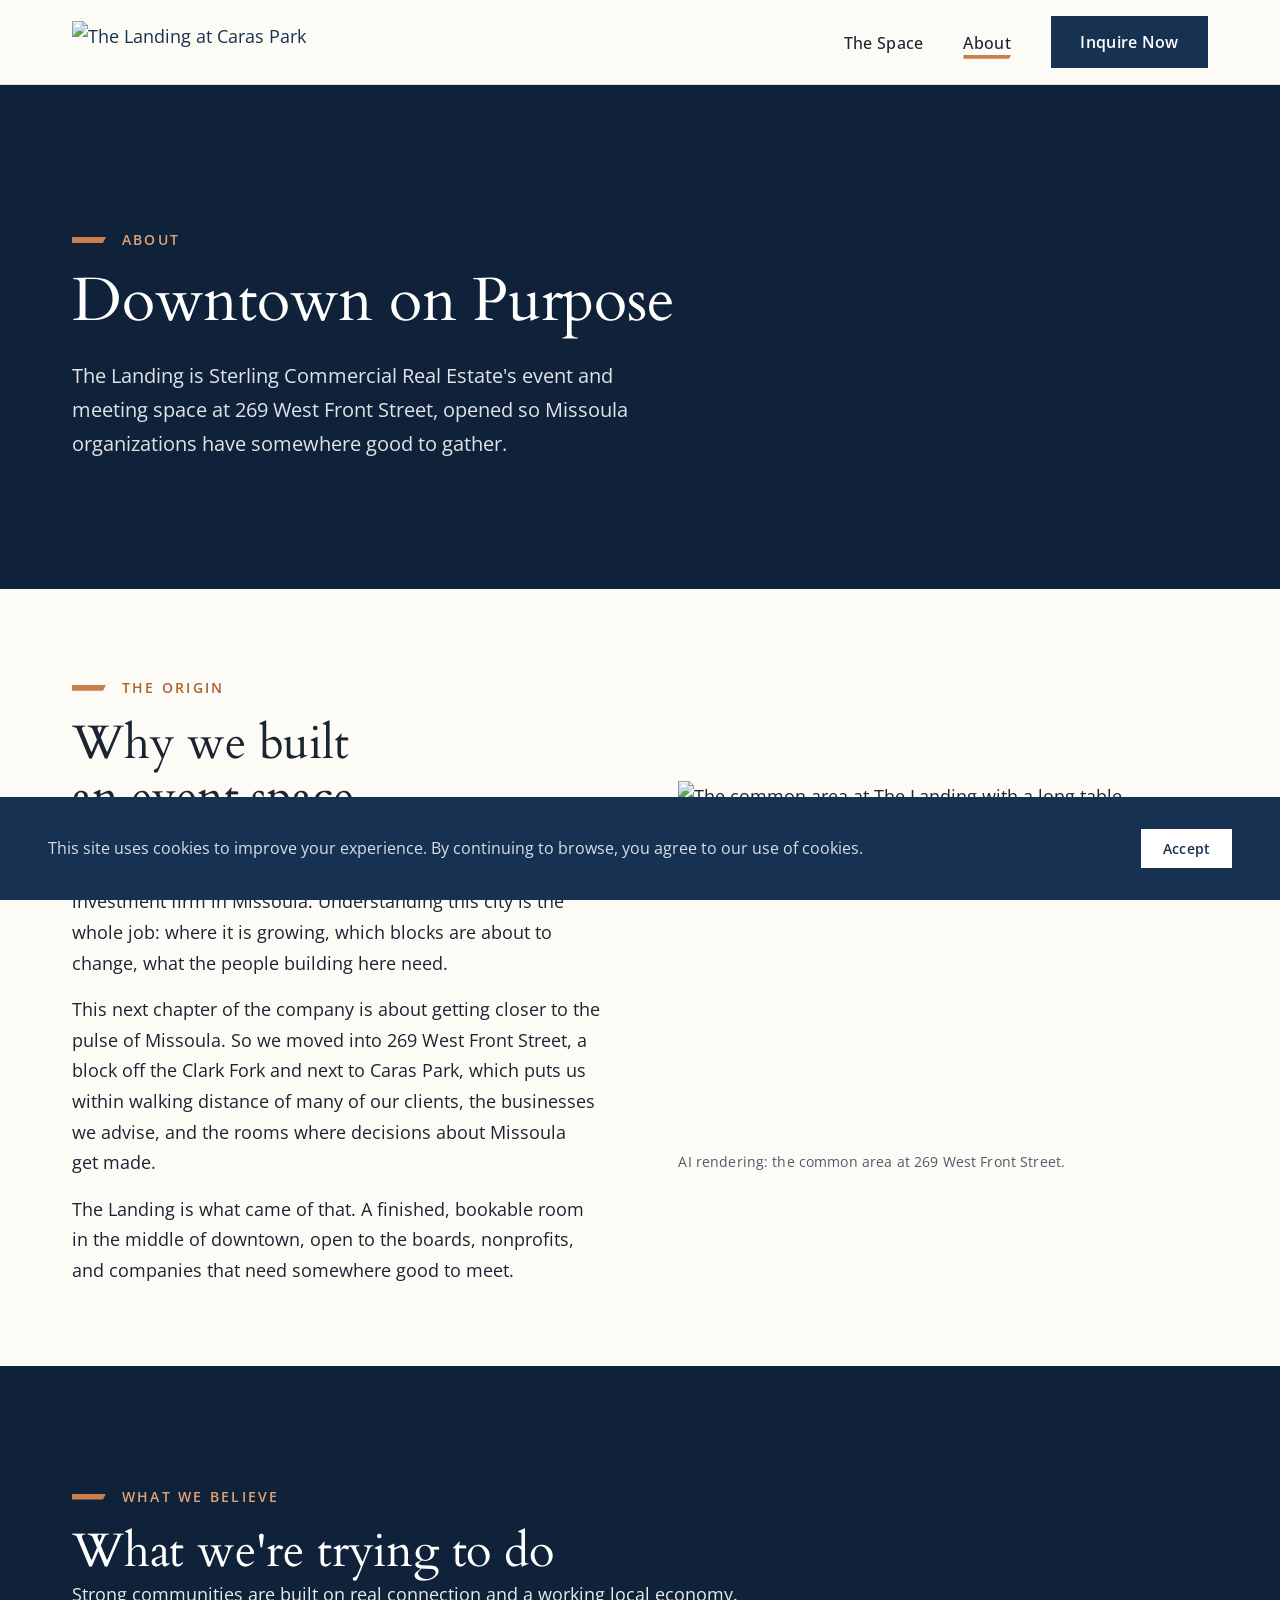
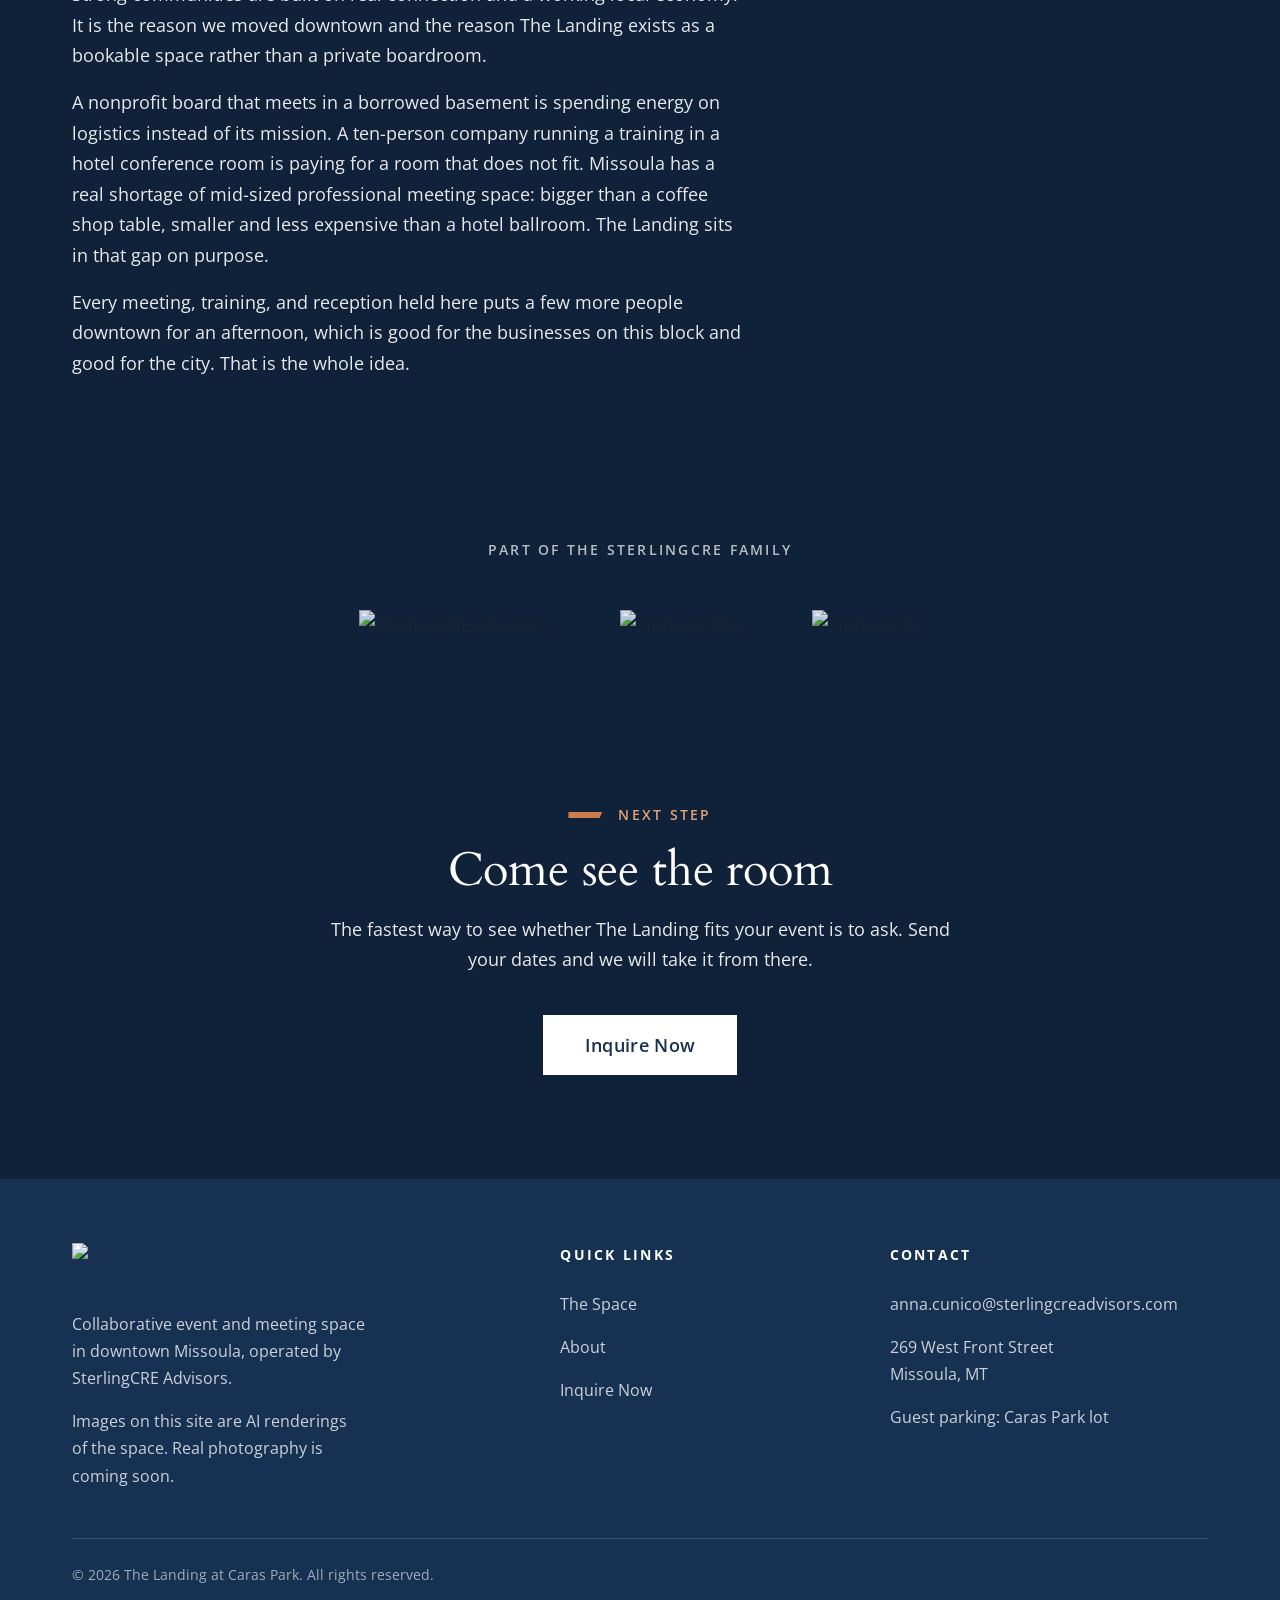
==== about.html @ e8354b6a "Add site pages, stylesheet, favicon and robots" ====
<!DOCTYPE html>
<html lang="en">
<head>
  <meta charset="UTF-8">
  <meta name="viewport" content="width=device-width, initial-scale=1.0">
  <meta name="robots" content="noindex, nofollow">
  <title>About | The Landing at Caras Park, Missoula MT</title>
  <meta name="description" content="Why Sterling Commercial Real Estate opened The Landing at Caras Park as a bookable meeting and event space in the middle of downtown Missoula, Montana.">
  <meta property="og:title" content="About | The Landing at Caras Park, Missoula MT">
  <meta property="og:description" content="The Landing is Sterling Commercial Real Estate's event and meeting space at 269 West Front Street in downtown Missoula.">
  <meta property="og:type" content="website">
  <link rel="preconnect" href="https://fonts.googleapis.com">
  <link rel="preconnect" href="https://fonts.gstatic.com" crossorigin>
  <link href="https://fonts.googleapis.com/css2?family=Cardo:ital,wght@0,400;0,700;1,400&family=Open+Sans:ital,wght@0,400;0,600;0,700;1,400&display=swap" rel="stylesheet">
  <link rel="stylesheet" href="styles.css">
  <link rel="icon" href="favicon.png" type="image/png">
  <script type="application/ld+json">
  {
    "@context": "https://schema.org",
    "@type": ["EventVenue", "LocalBusiness"],
    "name": "The Landing at Caras Park",
    "description": "Collaborative event and meeting space in downtown Missoula, Montana, with a configurable 845 square foot common area, two conference rooms, and a coffee and cocktail bar.",
    "url": "https://thelandingatcaraspark.com",
    "email": "anna.cunico@sterlingcreadvisors.com",
    "address": {
      "@type": "PostalAddress",
      "streetAddress": "269 West Front Street",
      "addressLocality": "Missoula",
      "addressRegion": "MT",
      "addressCountry": "US"
    },
    "areaServed": "Missoula, Montana",
    "parentOrganization": {
      "@type": "Organization",
      "name": "SterlingCRE Advisors",
      "url": "https://sterlingcreadvisors.com"
    }
  }
  </script>
  <script type="application/ld+json">
  {
    "@context": "https://schema.org",
    "@type": "AboutPage",
    "name": "About The Landing at Caras Park",
    "url": "https://thelandingatcaraspark.com/about.html"
  }
  </script>
  <script type="application/ld+json">
  {
    "@context": "https://schema.org",
    "@type": "BreadcrumbList",
    "itemListElement": [
      { "@type": "ListItem", "position": 1, "name": "Home", "item": "https://thelandingatcaraspark.com/" },
      { "@type": "ListItem", "position": 2, "name": "About" }
    ]
  }
  </script>
</head>
<body>

  <a href="#main-content" class="visually-hidden">Skip to main content</a>

  <nav class="site-nav" aria-label="Main navigation">
    <div class="container">
      <div class="nav-inner">
        <a href="index.html" class="nav-logo" aria-label="The Landing at Caras Park, home">
          <img src="My Photos and Logo/The Landing - Blue - Orange.svg" alt="The Landing at Caras Park">
        </a>
        <button class="nav-toggle" aria-expanded="false" aria-controls="nav-links" aria-label="Toggle menu">
          <span></span><span></span><span></span>
        </button>
        <ul class="nav-links" id="nav-links">
          <li><a href="the-space.html">The Space</a></li>
          <li><a href="about.html" aria-current="page">About</a></li>
          <li><a href="inquire.html" class="btn btn-primary">Inquire Now</a></li>
        </ul>
      </div>
    </div>
  </nav>

  <main id="main-content">

    <section class="page-hero page-hero-photo page-hero-exterior">
      <div class="container">
        <span class="section-eyebrow on-dark">About</span>
        <h1>Downtown on Purpose</h1>
        <p>The Landing is Sterling Commercial Real Estate's event and meeting space at 269 West Front Street, opened so Missoula organizations have somewhere good to gather.</p>
      </div>
    </section>

    <section>
      <div class="container">
        <div class="split">
          <div class="split-body reveal">
            <span class="section-eyebrow">The origin</span>
            <h2>Why we built an event space</h2>
            <div class="prose">
              <p>Sterling Commercial Real Estate operates a brokerage, a property management company, and a commercial investment firm in Missoula. Understanding this city is the whole job: where it is growing, which blocks are about to change, what the people building here need.</p>
              <p>This next chapter of the company is about getting closer to the pulse of Missoula. So we moved into 269 West Front Street, a block off the Clark Fork and next to Caras Park, which puts us within walking distance of many of our clients, the businesses we advise, and the rooms where decisions about Missoula get made.</p>
              <p>The Landing is what came of that. A finished, bookable room in the middle of downtown, open to the boards, nonprofits, and companies that need somewhere good to meet.</p>
            </div>
          </div>
          <figure class="split-media reveal">
            <div class="media-frame"><img src="My Photos and Logo/Event Space Conference Table with Bar-web.jpg" alt="The common area at The Landing with a long table, mounted television, arched windows, lounge seating, and a coffee and cocktail bar" width="1536" height="1024"></div>
            <figcaption>AI rendering: the common area at 269 West Front Street.</figcaption>
          </figure>
        </div>
      </div>
    </section>

    <section class="photo-band photo-band-evening on-dark">
      <div class="container reveal">
        <span class="section-eyebrow">What we believe</span>
        <h2>What we're trying to do</h2>
        <div class="prose">
          <p>Strong communities are built on real connection and a working local economy. It is the reason we moved downtown and the reason The Landing exists as a bookable space rather than a private boardroom.</p>
          <p>A nonprofit board that meets in a borrowed basement is spending energy on logistics instead of its mission. A ten-person company running a training in a hotel conference room is paying for a room that does not fit. Missoula has a real shortage of mid-sized professional meeting space: bigger than a coffee shop table, smaller and less expensive than a hotel ballroom. The Landing sits in that gap on purpose.</p>
          <p>Every meeting, training, and reception held here puts a few more people downtown for an afternoon, which is good for the businesses on this block and good for the city. That is the whole idea.</p>
        </div>
      </div>
    </section>



    <section class="sterling-band">
      <div class="container">
        <div class="sterling-inner reveal">
          <p>Part of the SterlingCRE family</p>
          <div class="sterling-logos">
            <img src="My Photos and Logo/SterlingCRE_logo-B_Digital_White.png" alt="SterlingCRE Advisors">
            <img src="My Photos and Logo/SterlingCMG Horizontal White.png" alt="SterlingCMG">
            <img src="My Photos and Logo/SterlingCIG Horizontal White.png" alt="SterlingCIG">
          </div>
        </div>
      </div>
    </section>

    <section class="cta-band">
      <div class="container reveal">
        <span class="section-eyebrow">Next step</span>
        <h2>Come see the room</h2>
        <p>The fastest way to see whether The Landing fits your event is to ask. Send your dates and we will take it from there.</p>
        <a href="inquire.html" class="btn btn-light btn-lg">Inquire Now</a>
      </div>
    </section>

  </main>

  <footer>
    <div class="container">
      <div class="footer-grid">
        <div class="footer-brand">
          <a href="index.html" class="nav-logo" aria-label="The Landing at Caras Park, home">
            <img src="My Photos and Logo/The Landing - White - Orange.svg" alt="The Landing at Caras Park">
          </a>
          <p>Collaborative event and meeting space in downtown Missoula, operated by SterlingCRE Advisors.</p>
          <p class="footer-note">Images on this site are AI renderings of the space. Real photography is coming soon.</p>
        </div>
        <div>
          <p class="footer-heading">Quick Links</p>
          <ul class="footer-links">
            <li><a href="the-space.html">The Space</a></li>
            <li><a href="about.html">About</a></li>
            <li><a href="inquire.html">Inquire Now</a></li>
          </ul>
        </div>
        <div>
          <p class="footer-heading">Contact</p>
          <ul class="footer-links">
            <li><a href="mailto:anna.cunico@sterlingcreadvisors.com">anna.cunico@sterlingcreadvisors.com</a></li>
            <li>269 West Front Street<br>Missoula, MT</li>
            <li>Guest parking: Caras Park lot</li>
          </ul>
        </div>
      </div>
      <div class="footer-bottom">
        <span>&copy; 2026 The Landing at Caras Park. All rights reserved.</span>
      </div>
    </div>
  </footer>

  <div id="cookie-banner" class="cookie-banner" role="alert" aria-live="polite">
    <p>This site uses cookies to improve your experience. By continuing to browse, you agree to our use of cookies.</p>
    <button id="cookie-accept" class="btn btn-light btn-sm">Accept</button>
  </div>
  <script>
  (function() {
    var banner = document.getElementById('cookie-banner');
    var btn = document.getElementById('cookie-accept');
    if (localStorage.getItem('cookiesAccepted')) { banner.style.display = 'none'; }
    btn.addEventListener('click', function() {
      localStorage.setItem('cookiesAccepted', '1');
      banner.style.display = 'none';
    });
  })();
  </script>

  <script>
    // Mobile nav toggle
    (function () {
      var navToggle = document.querySelector('.nav-toggle');
      var navMenu = document.getElementById('nav-links');
      if (!navToggle || !navMenu) return;
      navToggle.addEventListener('click', function () {
        var open = navMenu.classList.toggle('open');
        navToggle.setAttribute('aria-expanded', open);
      });
      navMenu.querySelectorAll('a').forEach(function (link) {
        link.addEventListener('click', function () {
          navMenu.classList.remove('open');
          navToggle.setAttribute('aria-expanded', 'false');
        });
      });
    }());

    // Scroll reveal. The .js-reveal class is what arms the CSS, so if this
    // script never runs the content is simply visible.
    (function () {
      var root = document.documentElement;
      var els = document.querySelectorAll('.reveal');
      if (!els.length) return;
      if (!('IntersectionObserver' in window)) return;
      root.classList.add('js-reveal');
      var io = new IntersectionObserver(function (entries) {
        entries.forEach(function (e) {
          if (e.isIntersecting) { e.target.classList.add('in-view'); io.unobserve(e.target); }
        });
      }, { threshold: 0.12, rootMargin: '0px 0px -8% 0px' });
      els.forEach(function (el) { io.observe(el); });
      // Anything already on screen at load comes in immediately.
      requestAnimationFrame(function () {
        els.forEach(function (el) {
          if (el.getBoundingClientRect().top < window.innerHeight * 0.9) el.classList.add('in-view');
        });
      });
    }());
  </script>

</body>
</html>
---- styles.css ----
/* The Landing at Caras Park — site styles */

/* ====================================
   BRAND TOKENS
==================================== */
:root {
  /* Fonts */
  --font-heading: 'Cardo', Georgia, 'Times New Roman', serif;
  --font-body: 'Open Sans', -apple-system, BlinkMacSystemFont, 'Segoe UI', Helvetica, Arial, sans-serif;

  /* Brand colors */
  --color-primary: #173152;
  --color-primary-dark: #0F2239;
  --color-primary-light: #E8EDF3;
  --color-secondary: #F5F0E8;
  --color-accent: #C97E4B;
  --color-accent-dark: #A9642F;

  /* Neutrals */
  --color-text: #1B2431;
  --color-text-muted: #4E5A69;
  --color-bg: #FDFBF6;
  --color-surface: #F5F0E8;
  --color-border: #E3DCCE;
  --color-footer-bg: #173152;
  --color-footer-text: #D7DFE9;

  /* Scrim used over every photograph on this site */
  --scrim: linear-gradient(rgba(15, 34, 57, 0.72), rgba(15, 34, 57, 0.72));
  --scrim-hero: linear-gradient(100deg, rgba(15, 34, 57, 0.90) 0%, rgba(15, 34, 57, 0.82) 42%, rgba(15, 34, 57, 0.46) 100%);
  --scrim-page: linear-gradient(105deg, rgba(15, 34, 57, 0.90) 0%, rgba(15, 34, 57, 0.84) 46%, rgba(15, 34, 57, 0.56) 100%);
  --scrim-center: linear-gradient(rgba(15, 34, 57, 0.46) 0%, rgba(15, 34, 57, 0.58) 48%, rgba(15, 34, 57, 0.84) 100%);
}

/* ====================================
   ROBOT SNACKS — CSS BASELINE
   ====================================
   Engineering hygiene, tokens, and accessibility primitives only.
   Loads on every site, always, verbatim.

   This file is intentionally minimal. The Designer pastes its
   contents into the single shared `styles.css` at the My Website
   root in the Designer Phase, directly after the brand `:root`
   block (colors + fonts) composed from the Site Brief. Paste
   verbatim — do not edit, reorder, or selectively include parts.

   What's here:
   — Reset (box-sizing, image and form control normalization).
   — Layout tokens (spacing scale, container max, section padding,
     radii, shadows, transitions) and the fluid type scale tokens.
   — Base typography defaults: body styling using tokens, headings
     pulling from the type scale, paragraph margins, link colors,
     `text-wrap: balance` on headings and `text-wrap: pretty` on
     body for modern typographic resilience.
   — `.container` as a universal layout primitive.
   — `:focus-visible` outline so keyboard nav is always visible.
   — `prefers-reduced-motion` block so any motion the Designer adds
     respects the user's OS setting.
   — `.visually-hidden` (required by the page_template.html skip link).

   What's NOT here:
   — Buttons. Nav. Footer. Form field styling. Section headers.
     Grid components. Layout splits. Mobile breakpoints for those.
     Scroll-reveal motion. Generic utility classes (text-center,
     bg-surface, bg-primary-light).
   — All component-level styling is the Designer's job, written
     fresh into the site-specific styles section of `styles.css`
     after this baseline. The Designer uses the tokens and the
     type/spacing scales below, plus modern CSS (Grid, Flex,
     `clamp`, `text-wrap`), to build what THIS brand needs.

   Pages link `styles.css` with <link rel="stylesheet" href="styles.css">
   in <head>. Pages contain zero <style> blocks and zero inline
   style="..." attributes — every visual rule lives in styles.css.
==================================== */

/* Reset */
*, *::before, *::after { box-sizing: border-box; margin: 0; padding: 0; }
html { scroll-behavior: smooth; -webkit-text-size-adjust: 100%; }
img, video { max-width: 100%; height: auto; display: block; }
input, button, textarea, select { font: inherit; }

/* Layout Tokens */
:root {
  --space-1: 0.5rem; --space-2: 1rem; --space-3: 1.5rem;
  --space-4: 2rem; --space-5: 2.5rem; --space-6: 3rem; --space-7: 3.5rem; --space-8: 4rem; --space-12: 6rem;
  --container-max: 1200px;
  --container-padding: clamp(1rem, 5vw, 2rem);
  --section-padding: clamp(3rem, 7vw, 5rem);
  --radius-sm: 4px; --radius-md: 8px; --radius-lg: 16px;
  --radius-xl: 24px; --radius-full: 9999px;
  --transition: all 0.2s ease;
  --shadow-sm: 0 1px 3px rgba(0,0,0,0.08);
  --shadow-md: 0 4px 12px rgba(0,0,0,0.10);
  --shadow-lg: 0 8px 24px rgba(0,0,0,0.12);
}

/* Typography Scale */
:root {
  --text-xs:   clamp(0.75rem,  1.5vw, 0.875rem);
  --text-sm:   clamp(0.875rem, 2vw,   1rem);
  --text-base: clamp(1rem,     2.5vw, 1.125rem);
  --text-lg:   clamp(1.125rem, 3vw,   1.25rem);
  --text-xl:   clamp(1.25rem,  3.5vw, 1.5rem);
  --text-2xl:  clamp(1.5rem,   4vw,   2rem);
  --text-3xl:  clamp(2rem,     5vw,   2.75rem);
  --text-4xl:  clamp(2.5rem,   6vw,   3.5rem);
}

/* Base body + container */
body { font-family: var(--font-body); font-size: var(--text-base); line-height: 1.7; color: var(--color-text); background: var(--color-bg); }
.container { max-width: var(--container-max); margin: 0 auto; padding: 0 var(--container-padding); }
section { padding: var(--section-padding) 0; }

/* Typography defaults — sensible starting points using the type scale; override per brand */
h1,h2,h3,h4,h5,h6 { font-family: var(--font-heading); line-height: 1.2; font-weight: 700; text-wrap: balance; }
p, li { text-wrap: pretty; }
h1 { font-size: var(--text-4xl); }
h2 { font-size: var(--text-3xl); }
h3 { font-size: var(--text-2xl); }
h4 { font-size: var(--text-xl); }
p  { margin-bottom: var(--space-2); }
p:last-child { margin-bottom: 0; }
a  { color: var(--color-primary); text-decoration: none; transition: var(--transition); }
a:hover { color: var(--color-primary-dark); }

/* Focus states — visible focus ring on all interactive elements */
:focus-visible {
  outline: 2px solid var(--color-primary);
  outline-offset: 2px;
}

/* Reduced motion — respect user's OS setting */
@media (prefers-reduced-motion: reduce) {
  *, *::before, *::after {
    animation-duration: 0.01ms !important;
    animation-iteration-count: 1 !important;
    transition-duration: 0.01ms !important;
    scroll-behavior: auto !important;
  }
}

/* Skip link visibility — required by page_template.html */
.visually-hidden { position: absolute; width: 1px; height: 1px; padding: 0; margin: -1px; overflow: hidden; clip: rect(0,0,0,0); white-space: nowrap; border: 0; }

/* ====================================
   SITE-SPECIFIC STYLES
   The Landing at Caras Park
==================================== */

/* ---- Typographic posture -----------------------------
   Cardo carries the main headings only (h1, h2). It has a small
   x-height and runs narrow, so the sizes below sit above the base
   scale and the tracking stays near neutral. Every other heading
   and every label is Open Sans semibold, which keeps the two
   voices clearly separated. */
h1, h2 { font-weight: 400; letter-spacing: -0.004em; }
h1 { line-height: 1.10; font-size: clamp(2.7rem, 6.4vw, 3.8rem); }
h2 { line-height: 1.16; font-size: clamp(2.1rem, 5.2vw, 2.95rem); }
h3, h4, h5, h6 {
  font-family: var(--font-body);
  font-weight: 600;
  letter-spacing: -0.005em;
  line-height: 1.3;
}

/* ====================================
   SIGNATURE MOTIF
   Two shapes, both lifted straight off the wordmark:
   1. The angled rule. Every rule in the logo is cut on a forward
      slant, top edge running past the bottom edge. Every rule on
      this site is cut the same way.
   2. The plane mark. The terracotta triangle tucked into the A.
      It is the only arrow this site uses.
==================================== */

/* The angled cut, in the logo's proportion: the slant runs back
   roughly half the rule's height. */
.rule,
.section-eyebrow::before,
.fact::before,
.layout-option::before,
.rule-split::before,
.rule-split::after {
  clip-path: polygon(0 0, 100% 0, calc(100% - 0.5em) 100%, 0 100%);
}

/* The plane mark, apex up, in the logo's 2.2:1 proportion. */
.plane-mark {
  display: inline-block;
  width: 13px;
  height: 6px;
  background: var(--color-accent);
  clip-path: polygon(50% 0, 100% 100%, 0 100%);
  flex: none;
}
/* Turned to point forward, as a link arrow or a list marker. */
.arrow-mark {
  display: inline-block;
  width: 7px;
  height: 15px;
  background: var(--color-accent);
  clip-path: polygon(0 0, 100% 50%, 0 100%);
  flex: none;
  transition: var(--transition);
}

/* The full logo rule: navy run, gap, terracotta run, both cut on the slant. */
.rule-split {
  display: flex;
  align-items: center;
  gap: 14px;
  margin-bottom: var(--space-4);
}
.rule-split::before {
  content: "";
  height: 10px;
  font-size: 10px;
  width: clamp(80px, 12vw, 150px);
  background: var(--color-primary);
  flex: none;
}
.rule-split::after {
  content: "";
  height: 10px;
  font-size: 10px;
  flex: 1 1 auto;
  background: var(--color-accent);
}
.on-dark .rule-split::before, .field-navy .rule-split::before { background: #FFFFFF; }

/* Eyebrow: the angled rule in front of a small-caps label */
.section-eyebrow {
  display: inline-flex;
  align-items: center;
  gap: var(--space-2);
  font-family: var(--font-body);
  font-size: var(--text-xs);
  font-weight: 600;
  letter-spacing: 0.16em;
  text-transform: uppercase;
  color: var(--color-accent-dark);
  margin-bottom: var(--space-2);
}
.section-eyebrow::before {
  content: "";
  width: 34px;
  height: 6px;
  font-size: 6px;
  background: var(--color-accent);
  flex: none;
}
.on-dark .section-eyebrow,
.section-eyebrow.on-dark { color: #E2A277; }
.on-dark .section-eyebrow::before { background: var(--color-accent); }

.lede { font-size: var(--text-lg); color: var(--color-text-muted); line-height: 1.65; max-width: 46ch; }

/* ---- Buttons ------------------------------------------ */
.btn {
  display: inline-flex;
  align-items: center;
  gap: 0.7em;
  font-family: var(--font-body);
  font-size: var(--text-sm);
  font-weight: 600;
  letter-spacing: 0.02em;
  line-height: 1;
  padding: 1em 1.9em;
  border: 2px solid transparent;
  border-radius: 0;
  cursor: pointer;
  transition: var(--transition);
  text-align: center;
}
.btn-primary { background: var(--color-primary); color: #FFFFFF; border-color: var(--color-primary); }
.btn-primary:hover { background: var(--color-primary-dark); border-color: var(--color-primary-dark); color: #FFFFFF; }
.btn-outline { background: transparent; color: var(--color-primary); border-color: var(--color-primary); }
.btn-outline:hover { background: var(--color-primary); color: #FFFFFF; }
.btn-light { background: #FFFFFF; color: var(--color-primary); border-color: #FFFFFF; }
.btn-light:hover { background: var(--color-secondary); border-color: var(--color-secondary); color: var(--color-primary-dark); }
.btn-ghost-light { background: transparent; color: #FFFFFF; border-color: rgba(255,255,255,0.65); }
.btn-ghost-light:hover { background: rgba(255,255,255,0.12); color: #FFFFFF; border-color: #FFFFFF; }
.btn-lg { font-size: var(--text-base); padding: 1.05em 2.2em; }
.btn-sm { font-size: var(--text-xs); padding: 0.75em 1.4em; }
.btn .arrow-mark { width: 6px; height: 12px; background: currentColor; }
.btn:hover .arrow-mark { transform: translateX(4px); }

/* Text link carrying the plane mark and an angled underline */
.link-arrow {
  display: inline-flex;
  align-items: center;
  gap: 0.6em;
  font-family: var(--font-body);
  font-size: var(--text-sm);
  font-weight: 600;
  letter-spacing: 0.02em;
  color: var(--color-primary);
  padding-bottom: 0.4em;
  position: relative;
}
.link-arrow::after {
  content: "";
  position: absolute;
  left: 0; bottom: 0;
  width: 100%;
  height: 5px;
  font-size: 5px;
  background: var(--color-accent);
  clip-path: polygon(0 0, 100% 0, calc(100% - 0.5em) 100%, 0 100%);
}
.link-arrow:hover .arrow-mark { transform: translateX(4px); }
.on-dark .link-arrow { color: #FFFFFF; }
.on-dark .link-arrow:hover { color: var(--color-secondary); }

.link-row { margin-top: var(--space-4); }

/* ---- Navigation --------------------------------------- */
/* Logo is navy and terracotta on transparent, so the nav ground stays
   paper-light. No transparent-over-hero state on this build. */
.site-nav {
  position: sticky;
  top: 0;
  z-index: 100;
  background: var(--color-bg);
  border-bottom: 1px solid var(--color-border);
}
.nav-inner {
  display: flex;
  align-items: center;
  justify-content: space-between;
  gap: var(--space-4);
  min-height: 84px;
}
.nav-logo { display: inline-flex; align-items: center; }
.nav-logo img { height: 42px; width: auto; }
.nav-links {
  display: flex;
  align-items: center;
  gap: var(--space-5);
  list-style: none;
}
.nav-links a:not(.btn) {
  font-family: var(--font-body);
  font-size: var(--text-sm);
  font-weight: 500;
  letter-spacing: 0.02em;
  color: var(--color-text);
  padding-bottom: 5px;
  position: relative;
}
.nav-links a:not(.btn)::after {
  content: "";
  position: absolute;
  left: 0; bottom: 0;
  width: 100%;
  height: 4px;
  font-size: 4px;
  background: var(--color-accent);
  clip-path: polygon(0 0, 100% 0, calc(100% - 0.5em) 100%, 0 100%);
  opacity: 0;
  transition: var(--transition);
}
.nav-links a:not(.btn):hover::after,
.nav-links a[aria-current="page"]::after { opacity: 1; }
.nav-links a:not(.btn):hover { color: var(--color-primary); }
.nav-links .btn { padding-left: 1.7em; padding-right: 1.7em; }

.nav-toggle {
  display: none;
  flex-direction: column;
  justify-content: center;
  gap: 5px;
  width: 44px;
  height: 44px;
  background: none;
  border: 0;
  cursor: pointer;
}
.nav-toggle span {
  display: block;
  height: 3px;
  width: 26px;
  font-size: 3px;
  background: var(--color-primary);
  clip-path: polygon(0 0, 100% 0, calc(100% - 0.5em) 100%, 0 100%);
  transition: var(--transition);
}

@media (max-width: 880px) {
  .nav-inner { min-height: 70px; }
  .nav-logo img { height: 34px; }
  .nav-toggle { display: flex; }
  .nav-links {
    position: absolute;
    top: 100%;
    left: 0;
    right: 0;
    flex-direction: column;
    align-items: stretch;
    gap: 0;
    background: var(--color-bg);
    border-bottom: 1px solid var(--color-border);
    padding: var(--space-2) var(--container-padding) var(--space-4);
    display: none;
  }
  .nav-links.open { display: flex; }
  .nav-links li { border-top: 1px solid var(--color-border); }
  .nav-links li:last-child { border-top: 0; padding-top: var(--space-3); }
  .nav-links a:not(.btn) { display: block; padding: var(--space-2) 0; font-size: var(--text-base); }
  .nav-links a:not(.btn)::after { display: none; }
  .nav-links .btn { width: 100%; justify-content: center; }
}

/* ---- Hero --------------------------------------------- */
.hero {
  position: relative;
  padding: clamp(4.5rem, 12vw, 9rem) 0 clamp(6rem, 12vw, 9rem);
  background-color: var(--color-primary-dark);
  background-image: var(--scrim-hero), url('My Photos and Logo/Event Space Conference Table with Bar-web.jpg');
  background-size: cover;
  background-position: center 58%;
  color: #FFFFFF;
}
.hero-inner { max-width: 46rem; }
.hero h1 { color: #FFFFFF; font-size: clamp(2.4rem, 6vw, 4rem); margin-bottom: var(--space-3); }
.hero p {
  font-size: var(--text-lg);
  color: rgba(255,255,255,0.92);
  max-width: 40rem;
  margin-bottom: var(--space-5);
}
.hero-actions { display: flex; flex-wrap: wrap; gap: var(--space-2); }

/* Photo + wordmark only. The headline lives in the navy panel below,
   which lifts up over the bottom of the photograph. */
.hero-photo {
  display: flex;
  align-items: center;
  min-height: clamp(560px, 78vh, 840px);
  padding: clamp(4rem, 10vw, 7rem) 0 clamp(8.5rem, 16vw, 12rem);
  background-image: var(--scrim-center), url('My Photos and Logo/Event Space Conference Table with Bar-web.jpg');
  background-position: center 52%;
  text-align: center;
}
.hero-photo > .container { width: 100%; }
.hero-logo { width: min(580px, 84vw); height: auto; margin: 0 auto; }

/* The navy panel: headline on the left, the ask on the right. */
.hero-panel-wrap { padding: 0; }
.hero-panel {
  background: var(--color-primary);
  color: #FFFFFF;
  position: relative;
  z-index: 2;
  margin-top: clamp(-7rem, -9vw, -4.5rem);
  padding: clamp(2rem, 4.5vw, 3.5rem) clamp(1.5rem, 4vw, 3.5rem);
  display: grid;
  grid-template-columns: 1.15fr 1fr;
  gap: clamp(1.5rem, 4vw, 4rem);
  align-items: center;
  box-shadow: var(--shadow-lg);
}
.hero-panel h1 {
  color: #FFFFFF;
  font-size: clamp(2.05rem, 3.8vw, 3.05rem);
  margin: 0;
}
.hero-panel .section-eyebrow { color: #E2A277; }
.hero-panel p {
  color: rgba(255,255,255,0.88);
  font-size: var(--text-base);
  margin-bottom: var(--space-4);
}
.hero-actions { display: flex; flex-wrap: wrap; gap: var(--space-2); }
@media (max-width: 880px) {
  .hero-panel { grid-template-columns: 1fr; margin-top: -3.5rem; gap: var(--space-4); }
}
@media (max-width: 680px) {
  .hero-panel .section-eyebrow { flex-direction: column; align-items: flex-start; gap: 0.7rem; }
  .cta-band .section-eyebrow { flex-direction: column; gap: 0.7rem; }
  .hero-actions .btn { width: 100%; justify-content: center; }
}

/* Inner page hero: solid navy, or a photograph under the same scrim */
.page-hero {
  background: var(--color-primary);
  color: #FFFFFF;
  padding: clamp(3.5rem, 8vw, 6rem) 0 clamp(3.5rem, 8vw, 5.5rem);
}
.page-hero-photo {
  background-color: var(--color-primary-dark);
  background-size: cover;
  background-position: center 58%;
  padding: clamp(5rem, 11vw, 8.5rem) 0 clamp(5rem, 11vw, 8rem);
}
.page-hero-interior { background-image: var(--scrim-page), url('My Photos and Logo/Event Space Breakout Rooms with Accent Walls-web.jpg'); }
.page-hero-exterior { background-image: var(--scrim-page), url('My Photos and Logo/269 West Front Exterior-web.jpg'); }
.page-hero h1 { color: #FFFFFF; max-width: 20ch; margin-bottom: var(--space-3); }
.page-hero p { color: rgba(255,255,255,0.88); font-size: var(--text-lg); max-width: 52ch; }

/* ---- Facts row, on the paper ground under the panel --- */
.facts-row { padding: clamp(2.75rem, 5vw, 4rem) 0; }
.facts-grid {
  display: grid;
  grid-template-columns: repeat(5, 1fr);
  gap: clamp(1.25rem, 3vw, 2.5rem);
}
.fact { display: flex; flex-direction: column; gap: 0.5rem; }
.fact::before {
  content: "";
  width: 30px;
  height: 6px;
  font-size: 6px;
  background: var(--color-accent);
  flex: none;
  margin-bottom: 0.2rem;
}
.fact-value {
  font-family: var(--font-body);
  font-size: var(--text-lg);
  font-weight: 600;
  color: var(--color-primary);
  line-height: 1.2;
}
.fact-label {
  font-size: var(--text-xs);
  letter-spacing: 0.02em;
  color: var(--color-text-muted);
  line-height: 1.5;
}
@media (max-width: 980px) { .facts-grid { grid-template-columns: repeat(2, 1fr); gap: var(--space-4); } }
@media (max-width: 520px) { .facts-grid { grid-template-columns: 1fr; } }

/* ---- Section headers and fields ------------------------ */
.field-cream { background: var(--color-surface); }
.field-navy { background: var(--color-primary); color: #FFFFFF; }
.field-navy h2, .field-navy h3 { color: #FFFFFF; }
.field-navy p { color: rgba(255,255,255,0.88); }

.section-header { max-width: 40rem; margin-bottom: var(--space-6); }
.section-header-wide { max-width: none; }
.section-header-wide h2 { max-width: 36ch; }
.section-header h2 { margin-bottom: var(--space-2); }
.section-header p { color: var(--color-text-muted); font-size: var(--text-lg); }
.field-navy .section-header p { color: rgba(255,255,255,0.88); }

/* ---- Prose column -------------------------------------- */
.prose { max-width: 40rem; }
.prose p + p { margin-top: var(--space-2); }
.prose p { margin-bottom: 0; }

/* ---- Split: text beside an image ----------------------- */
.split {
  display: grid;
  grid-template-columns: 1fr 1fr;
  gap: clamp(2rem, 6vw, 5rem);
  align-items: center;
}
.media-frame { position: relative; }
.media-frame img { width: 100%; height: auto; }
.split-media figcaption {
  font-size: var(--text-xs);
  color: var(--color-text-muted);
  margin-top: var(--space-2);
  letter-spacing: 0.01em;
}
.field-navy .split-media figcaption, .on-dark .split-media figcaption { color: rgba(255,255,255,0.7); }
.split-reverse .split-body { order: 2; }
@media (max-width: 860px) {
  .split { grid-template-columns: 1fr; gap: var(--space-5); }
  .split-reverse .split-body { order: 0; }
}

/* ---- Use-case rows ------------------------------------
   Number, title and text sit on one line so the row reaches the
   full width of the rule above it, the way an editorial table does. */
.usecases { display: flex; flex-direction: column; gap: var(--space-5); }
.usecase {
  display: grid;
  grid-template-columns: 3.5rem minmax(0, 0.85fr) minmax(0, 1.4fr);
  gap: var(--space-4);
  padding-top: var(--space-5);
  border-top: 1px solid var(--color-border);
  align-items: start;
}
.usecase-number {
  font-family: var(--font-heading);
  font-size: var(--text-2xl);
  font-weight: 400;
  color: var(--color-accent);
  line-height: 1;
  padding-top: 0.05em;
}
.usecase h3 { font-size: var(--text-xl); margin: 0; }
.usecase p { color: var(--color-text-muted); }
@media (max-width: 900px) {
  .usecase { grid-template-columns: 3rem minmax(0, 1fr); }
  .usecase p { grid-column: 2; margin-top: var(--space-1); }
}
@media (max-width: 620px) {
  .usecase { grid-template-columns: 1fr; gap: var(--space-1); }
  .usecase p { grid-column: 1; }
}

/* ---- Steps (three, even at every breakpoint) ----------- */
.steps { display: grid; grid-template-columns: repeat(3, 1fr); gap: clamp(1.5rem, 4vw, 3rem); }
.step { position: relative; }
.step-index {
  font-family: var(--font-body);
  font-size: var(--text-xs);
  font-weight: 700;
  letter-spacing: 0.16em;
  text-transform: uppercase;
  color: var(--color-accent-dark);
  display: block;
  margin-bottom: var(--space-1);
}
.field-navy .step-index { color: #E2A277; }
.step h3 { font-size: var(--text-xl); margin-bottom: var(--space-1); }
.step p { color: var(--color-text-muted); font-size: var(--text-sm); }
.field-navy .step p { color: rgba(255,255,255,0.86); }
@media (max-width: 780px) { .steps { grid-template-columns: 1fr; } }

/* ---- Full-bleed photo section with the same scrim ------ */
.photo-band {
  position: relative;
  background-color: var(--color-primary-dark);
  background-size: cover;
  background-position: center;
  color: #FFFFFF;
  padding: clamp(4rem, 10vw, 7rem) 0;
}
.photo-band-evening { background-image: var(--scrim), url('My Photos and Logo/Event Space Breakout Rooms with Accent Walls-web.jpg'); }
.photo-band-ceiling { background-image: var(--scrim), url('My Photos and Logo/Event Space Exposed Ceiling-web.jpg'); }
.photo-band-exterior { background-image: var(--scrim), url('My Photos and Logo/269 West Front Exterior-web.jpg'); }
.photo-band-doors   { background-image: var(--scrim), url('My Photos and Logo/Event Space Breakout Rooms-web.jpg'); }
.photo-band h2 { color: #FFFFFF; }
.photo-band p { color: rgba(255,255,255,0.9); }
.photo-band .prose { max-width: 42rem; }

/* ---- Amenity lists ------------------------------------- */
.amenities { list-style: none; display: grid; grid-template-columns: repeat(2, 1fr); gap: var(--space-2) var(--space-4); margin-top: var(--space-5); }
.amenities li {
  display: grid;
  grid-template-columns: 1.1rem 1fr;
  gap: 0.7rem;
  align-items: start;
  font-size: var(--text-sm);
  line-height: 1.55;
}
.amenities li::before {
  content: "";
  width: 6px;
  height: 13px;
  background: var(--color-accent);
  clip-path: polygon(0 0, 100% 50%, 0 100%);
  margin-top: 0.42em;
}
@media (max-width: 720px) { .amenities { grid-template-columns: 1fr; } }

/* ---- Layout options (three, even at every breakpoint) --- */
.layouts { display: grid; grid-template-columns: repeat(4, 1fr); gap: clamp(1.25rem, 2.5vw, 2rem); }
.layout-option { background: var(--color-bg); border: 1px solid var(--color-border); padding: var(--space-4); position: relative; }
.layout-option::before {
  content: "";
  position: absolute;
  top: 0; left: 0;
  width: 78px;
  height: 8px;
  font-size: 8px;
  background: var(--color-accent);
}
.layout-option h3 { font-size: var(--text-lg); margin-bottom: var(--space-1); margin-top: var(--space-2); }
.layout-option p { font-size: var(--text-sm); color: var(--color-text-muted); }
@media (max-width: 1080px) { .layouts { grid-template-columns: repeat(2, 1fr); } }
@media (max-width: 620px) { .layouts { grid-template-columns: 1fr; } }

/* ---- Detail list (address, parking, contact) ----------- */
.detail-list { list-style: none; display: grid; gap: var(--space-3); margin-top: var(--space-4); }
.detail-list li { display: grid; grid-template-columns: 1.4rem 1fr; gap: var(--space-1); align-items: start; }
.detail-list li::before {
  content: "";
  width: 6px;
  height: 13px;
  background: var(--color-accent);
  clip-path: polygon(0 0, 100% 50%, 0 100%);
  margin-top: 0.55em;
}
.detail-label {
  display: block;
  font-size: var(--text-xs);
  font-weight: 700;
  letter-spacing: 0.14em;
  text-transform: uppercase;
  color: var(--color-text-muted);
}
.field-navy .detail-label, .photo-band .detail-label { color: rgba(255,255,255,0.72); }
.detail-value { font-size: var(--text-base); }

/* ---- Map ----------------------------------------------- */
.map-frame { position: relative; }
.map-frame iframe {
  display: block;
  width: 100%;
  aspect-ratio: 4 / 3;
  border: 0;
}
@media (max-width: 860px) {
  .map-frame iframe { aspect-ratio: 3 / 2; }
}

/* ---- Nearby ------------------------------------------- */
.nearby-grid {
  display: grid;
  grid-template-columns: repeat(3, 1fr);
  gap: clamp(1.75rem, 4vw, 3.5rem);
  margin-top: var(--space-5);
}
.nearby-group h3 { font-size: var(--text-base); margin-bottom: var(--space-2); }
.nearby-group ul { list-style: none; display: grid; gap: 0.45rem; }
.nearby-group li {
  font-size: var(--text-sm);
  color: var(--color-text-muted);
  display: grid;
  grid-template-columns: 0.9rem 1fr;
  gap: 0.6rem;
  align-items: start;
}
.nearby-group li::before {
  content: "";
  width: 5px;
  height: 11px;
  background: var(--color-accent);
  clip-path: polygon(0 0, 100% 50%, 0 100%);
  margin-top: 0.52em;
}
@media (max-width: 780px) { .nearby-grid { grid-template-columns: 1fr; gap: var(--space-4); } }

/* ---- FAQ ----------------------------------------------- */
.faq-list { max-width: 52rem; }
.faq-list details {
  border-top: 1px solid var(--color-border);
  padding: var(--space-3) 0;
}
.faq-list details:last-of-type { border-bottom: 1px solid var(--color-border); }
.faq-list summary {
  display: flex;
  align-items: flex-start;
  justify-content: space-between;
  gap: var(--space-3);
  cursor: pointer;
  list-style: none;
  font-family: var(--font-body);
  font-size: var(--text-lg);
  font-weight: 600;
  color: var(--color-primary);
  line-height: 1.35;
}
.faq-list summary::-webkit-details-marker { display: none; }
.faq-list summary::after {
  content: "";
  width: 14px;
  height: 7px;
  background: var(--color-accent);
  clip-path: polygon(50% 100%, 100% 0, 0 0);
  flex: none;
  margin-top: 0.6em;
  transition: var(--transition);
}
.faq-list details[open] summary::after { clip-path: polygon(50% 0, 100% 100%, 0 100%); }
.faq-list details p { margin-top: var(--space-2); color: var(--color-text-muted); max-width: 62ch; }

/* ---- Sterling group logos ------------------------------ */
.sterling-band { background: var(--color-primary-dark); padding: var(--space-6) 0; }
.sterling-inner { display: flex; flex-direction: column; align-items: center; gap: var(--space-4); text-align: center; }
.sterling-inner p {
  font-size: var(--text-xs);
  letter-spacing: 0.16em;
  text-transform: uppercase;
  color: rgba(255,255,255,0.7);
  font-weight: 600;
}
.sterling-logos { display: flex; flex-wrap: wrap; align-items: center; justify-content: center; gap: clamp(2rem, 6vw, 4.5rem); }
.sterling-logos img { height: 34px; width: auto; opacity: 0.9; }
@media (max-width: 620px) { .sterling-logos img { height: 26px; } }

/* ---- CTA band ------------------------------------------ */
.cta-band {
  background-color: var(--color-primary-dark);
  background-image: var(--scrim), url('My Photos and Logo/Event Space Exposed Ceiling-web.jpg');
  background-size: cover;
  background-position: center;
  color: #FFFFFF;
  padding: clamp(4rem, 10vw, 6.5rem) 0;
  text-align: center;
}
.cta-band-exterior { background-image: var(--scrim), url('My Photos and Logo/269 West Front Exterior-web.jpg'); }
.cta-band h2 { color: #FFFFFF; margin-bottom: var(--space-2); }
.cta-band p { color: rgba(255,255,255,0.9); max-width: 40rem; margin: 0 auto var(--space-5); }
.cta-band .section-eyebrow { color: #E2A277; justify-content: center; }

/* ---- Inquiry form area --------------------------------- */
.form-panel {
  background: #FFFFFF;
  border: 1px solid var(--color-border);
  padding: clamp(1.5rem, 4vw, 3.25rem);
  box-shadow: var(--shadow-md);
  max-width: 820px;
  margin: 0 auto;
}
.form-panel .cognito { width: 100%; }
.inquire-intro { max-width: 640px; margin: 0 auto var(--space-6); text-align: center; }
.inquire-intro .section-eyebrow { justify-content: center; }
.inquire-intro .prose { max-width: none; }
.inquire-details {
  max-width: 820px;
  margin: var(--space-6) auto 0;
  display: grid;
  grid-template-columns: repeat(3, 1fr);
  gap: var(--space-4);
}
.inquire-details .detail-list { margin-top: 0; }
@media (max-width: 780px) { .inquire-details { grid-template-columns: 1fr; gap: var(--space-2); } }

/* ---- Footer -------------------------------------------- */
footer {
  background: var(--color-footer-bg);
  color: var(--color-footer-text);
  padding: var(--space-8) 0 var(--space-4);
}
.footer-grid {
  display: grid;
  grid-template-columns: 1.6fr 1fr 1.2fr;
  gap: clamp(2rem, 5vw, 4rem);
  padding-bottom: var(--space-6);
}
.footer-brand .nav-logo img { height: 44px; margin-bottom: var(--space-3); }
.footer-brand p { color: rgba(255,255,255,0.78); font-size: var(--text-sm); max-width: 34ch; }
.footer-note { color: rgba(255,255,255,0.55); font-size: var(--text-xs); margin-top: var(--space-2); }
.footer-heading {
  font-family: var(--font-body);
  font-size: var(--text-xs);
  font-weight: 700;
  letter-spacing: 0.16em;
  text-transform: uppercase;
  color: #FFFFFF;
  margin-bottom: var(--space-3);
}
.footer-links { list-style: none; display: grid; gap: var(--space-2); }
.footer-links li, .footer-links a { font-size: var(--text-sm); color: rgba(255,255,255,0.78); }
.footer-links a:hover { color: #FFFFFF; }
.footer-bottom {
  border-top: 1px solid rgba(255,255,255,0.16);
  padding-top: var(--space-3);
  display: flex;
  flex-wrap: wrap;
  justify-content: space-between;
  gap: var(--space-2);
  font-size: var(--text-xs);
  color: rgba(255,255,255,0.6);
}
.footer-bottom a { color: rgba(255,255,255,0.78); }
.footer-bottom a:hover { color: #FFFFFF; }
@media (max-width: 860px) {
  .footer-grid { grid-template-columns: 1fr; gap: var(--space-5); }
}

/* ---- Scroll reveal -------------------------------------
   Restrained on purpose: a short rise and fade, plus the eyebrow's
   angled rule drawing itself in. The hiding only happens once the
   script has added .js-reveal to <html>, so with JavaScript off
   every word is still on the page. */
.js-reveal .reveal {
  opacity: 0;
  transform: translateY(20px);
  transition: opacity 0.7s cubic-bezier(0.22, 0.61, 0.24, 1),
              transform 0.7s cubic-bezier(0.22, 0.61, 0.24, 1);
}
.js-reveal .reveal.in-view { opacity: 1; transform: none; }

/* The motif animates too: the angled rule draws out from the left. */
.js-reveal .reveal .section-eyebrow::before,
.js-reveal .reveal.section-eyebrow::before { width: 0; transition: width 0.55s cubic-bezier(0.22, 0.61, 0.24, 1) 0.18s; }
.js-reveal .reveal.in-view .section-eyebrow::before,
.js-reveal .reveal.in-view.section-eyebrow::before { width: 34px; }

/* Sets of sibling items come in one after another rather than all at once. */
.js-reveal .fact:nth-child(2),
.js-reveal .usecase:nth-child(2),
.js-reveal .step:nth-child(2),
.js-reveal .layout-option:nth-child(2),
.js-reveal .nearby-group:nth-child(2) { transition-delay: 0.09s; }
.js-reveal .fact:nth-child(3),
.js-reveal .usecase:nth-child(3),
.js-reveal .step:nth-child(3),
.js-reveal .layout-option:nth-child(3),
.js-reveal .nearby-group:nth-child(3) { transition-delay: 0.18s; }
.js-reveal .fact:nth-child(4),
.js-reveal .layout-option:nth-child(4) { transition-delay: 0.27s; }
.js-reveal .fact:nth-child(5) { transition-delay: 0.36s; }

/* The image in a split arrives just behind its text. */
.js-reveal .split-media.reveal { transition-delay: 0.12s; }

@media (prefers-reduced-motion: reduce) {
  .js-reveal .reveal { opacity: 1; transform: none; }
  .js-reveal .reveal .section-eyebrow::before,
  .js-reveal .reveal.section-eyebrow::before { width: 34px; }
}

/* ---- Cookie consent banner ----------------------------- */
.cookie-banner {
  position: fixed;
  bottom: 0; left: 0; right: 0;
  background: var(--color-footer-bg);
  color: var(--color-footer-text);
  padding: var(--space-4) var(--space-6);
  display: flex;
  align-items: center;
  justify-content: space-between;
  gap: var(--space-4);
  z-index: 999;
  font-size: var(--text-sm);
}
.cookie-banner p { margin: 0; }
@media (max-width: 600px) {
  .cookie-banner { flex-direction: column; align-items: flex-start; }
}
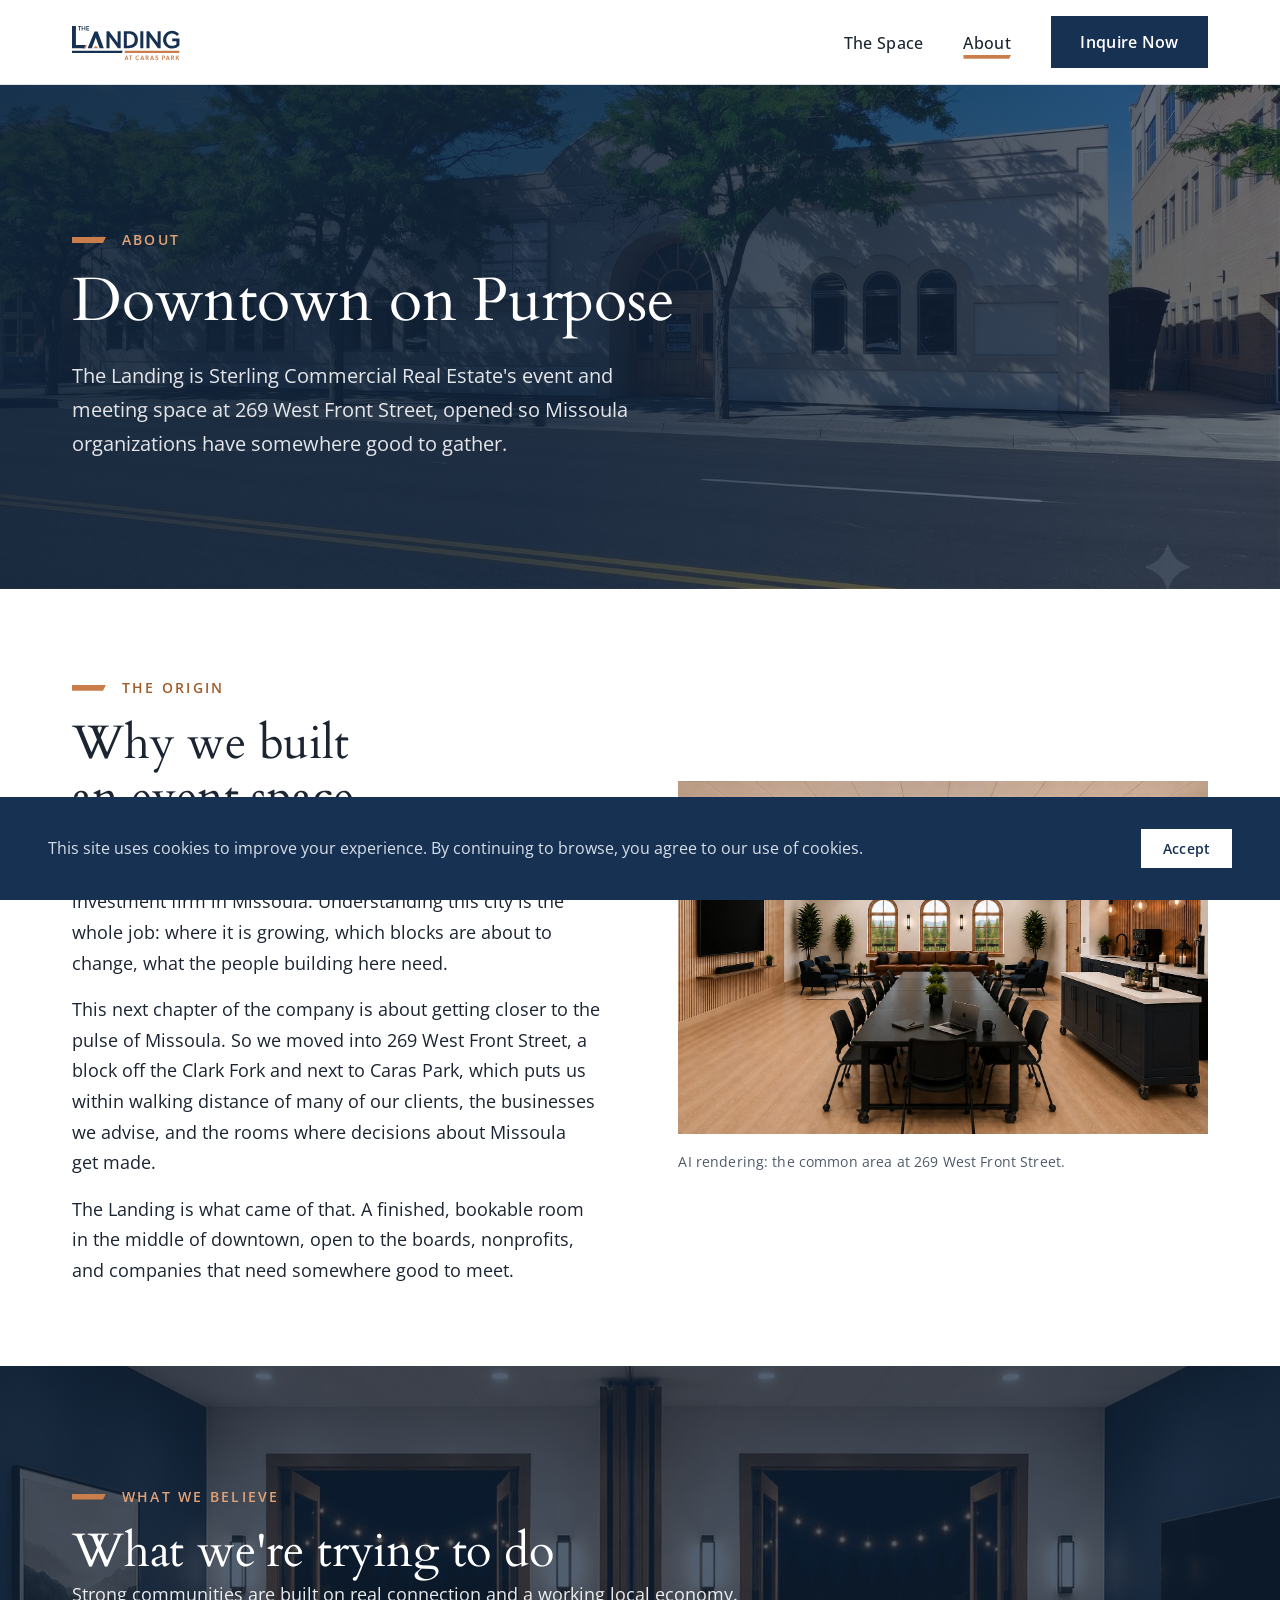
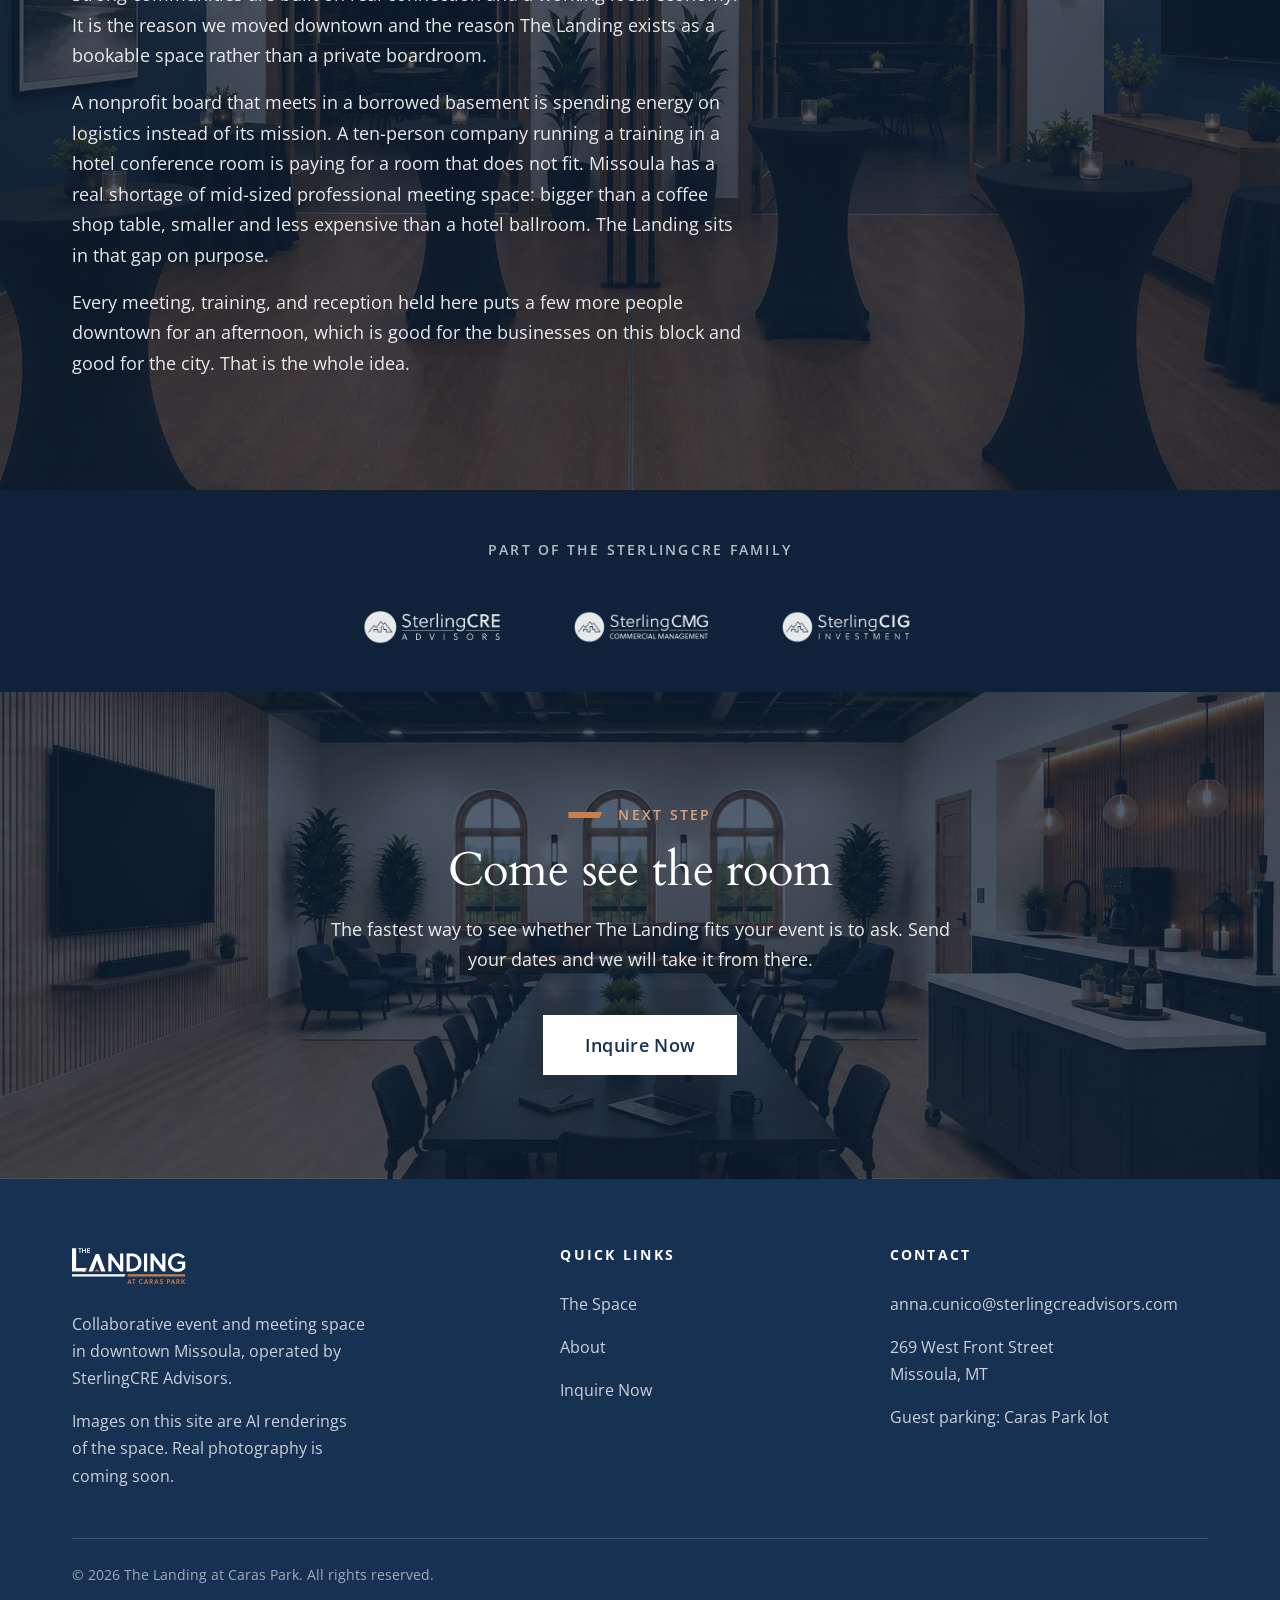
==== commit f147b836: "White page with Sterling #EEF2F4 section bands" ====
--- a/about.html
+++ b/about.html
@@ -225,14 +225,26 @@
         entries.forEach(function (e) {
           if (e.isIntersecting) { e.target.classList.add('in-view'); io.unobserve(e.target); }
         });
-      }, { threshold: 0.12, rootMargin: '0px 0px -8% 0px' });
+      }, { threshold: 0, rootMargin: '0px 0px -10% 0px' });
       els.forEach(function (el) { io.observe(el); });
-      // Anything already on screen at load comes in immediately.
-      requestAnimationFrame(function () {
-        els.forEach(function (el) {
-          if (el.getBoundingClientRect().top < window.innerHeight * 0.9) el.classList.add('in-view');
-        });
-      });
+
+      // Safety net. A fast fling can outrun the observer, and content that
+      // stays invisible is far worse than content that animates late, so a
+      // cheap rAF-throttled sweep reveals anything that has reached the fold.
+      var ticking = false;
+      function sweep() {
+        ticking = false;
+        var vh = window.innerHeight;
+        for (var i = els.length - 1; i >= 0; i--) {
+          var el = els[i];
+          if (el.classList.contains('in-view')) continue;
+          if (el.getBoundingClientRect().top < vh * 0.92) el.classList.add('in-view');
+        }
+      }
+      function onScroll() { if (!ticking) { ticking = true; requestAnimationFrame(sweep); } }
+      window.addEventListener('scroll', onScroll, { passive: true });
+      window.addEventListener('resize', onScroll, { passive: true });
+      requestAnimationFrame(sweep);
     }());
   </script>
 
--- a/styles.css
+++ b/styles.css
@@ -12,16 +12,16 @@
   --color-primary: #173152;
   --color-primary-dark: #0F2239;
   --color-primary-light: #E8EDF3;
-  --color-secondary: #F5F0E8;
+  --color-secondary: #EEF2F4;
   --color-accent: #C97E4B;
-  --color-accent-dark: #A9642F;
+  --color-accent-dark: #A05D2B;   /* label text: clears AA on white and on the tint */
 
   /* Neutrals */
   --color-text: #1B2431;
   --color-text-muted: #4E5A69;
-  --color-bg: #FDFBF6;
-  --color-surface: #F5F0E8;
-  --color-border: #E3DCCE;
+  --color-bg: #FFFFFF;
+  --color-surface: #EEF2F4;   /* Sterling light blue-grey */
+  --color-border: #DCE3E7;
   --color-footer-bg: #173152;
   --color-footer-text: #D7DFE9;
 
